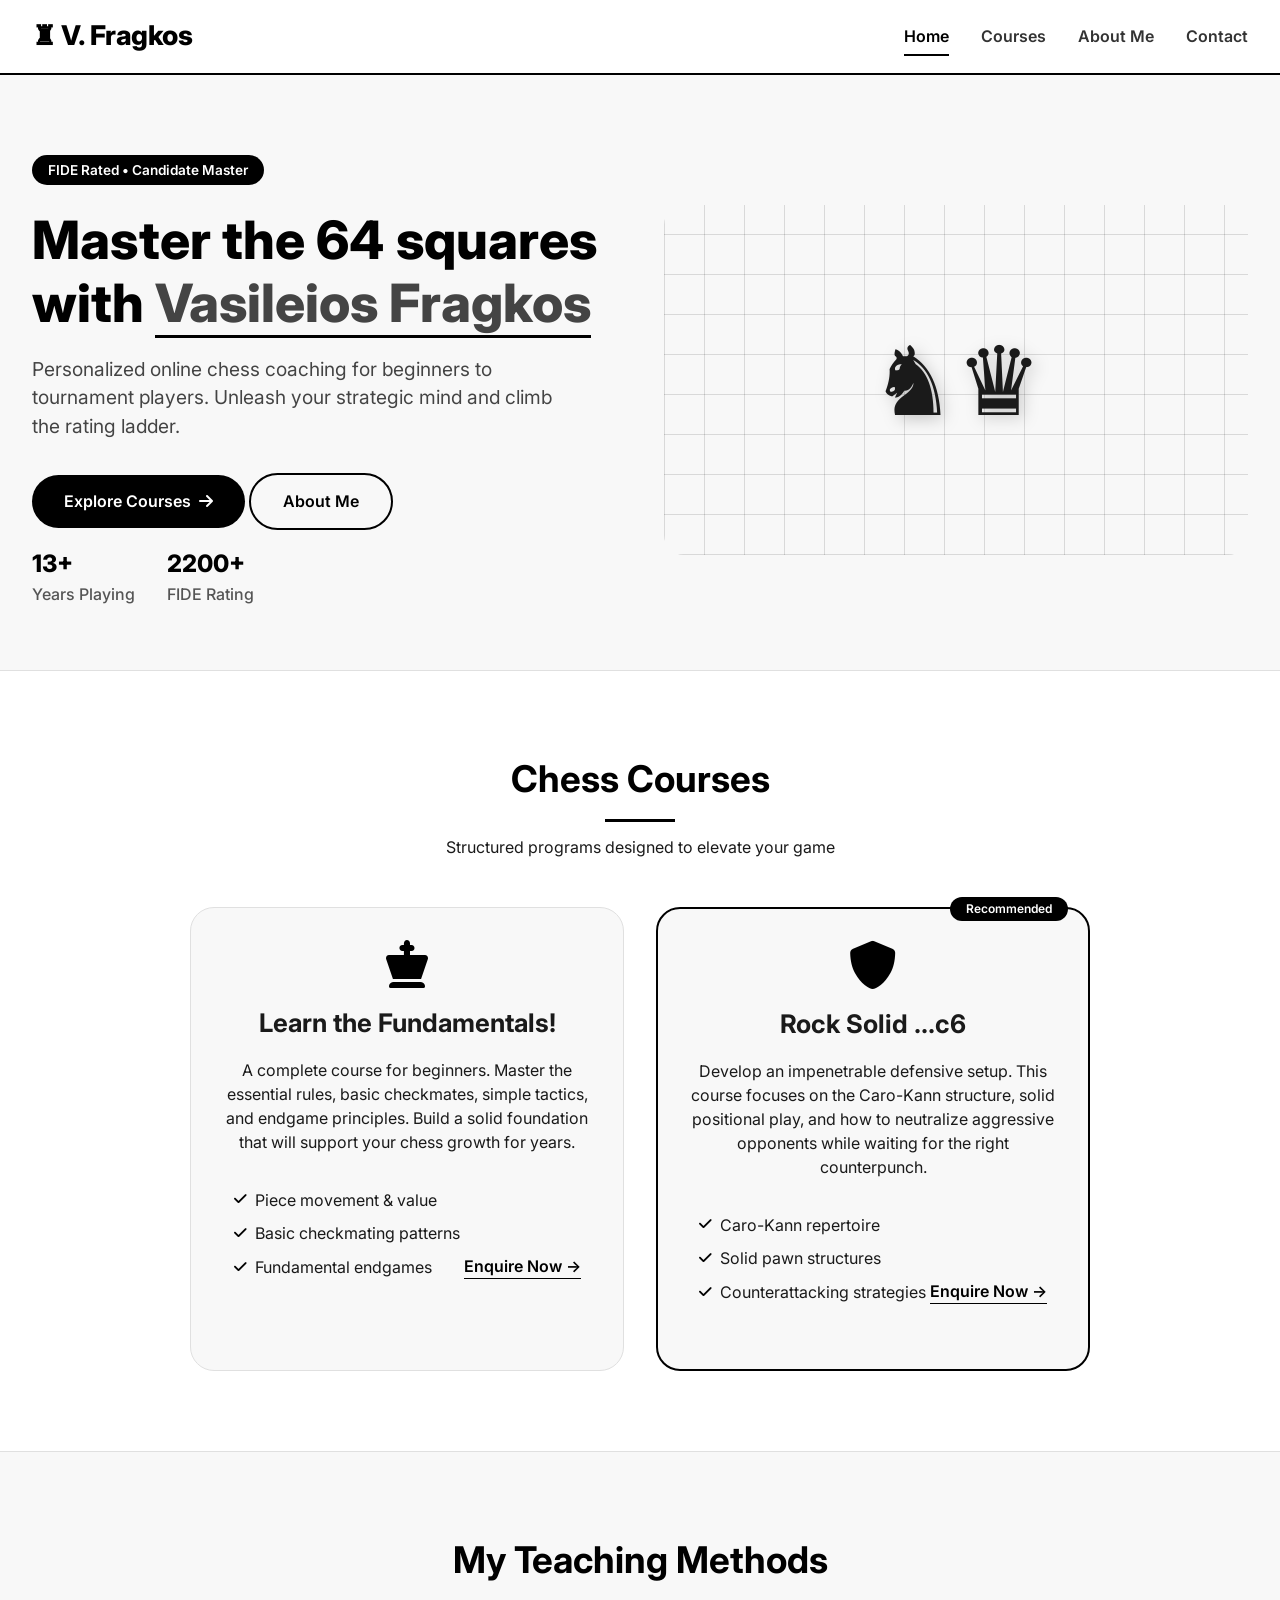
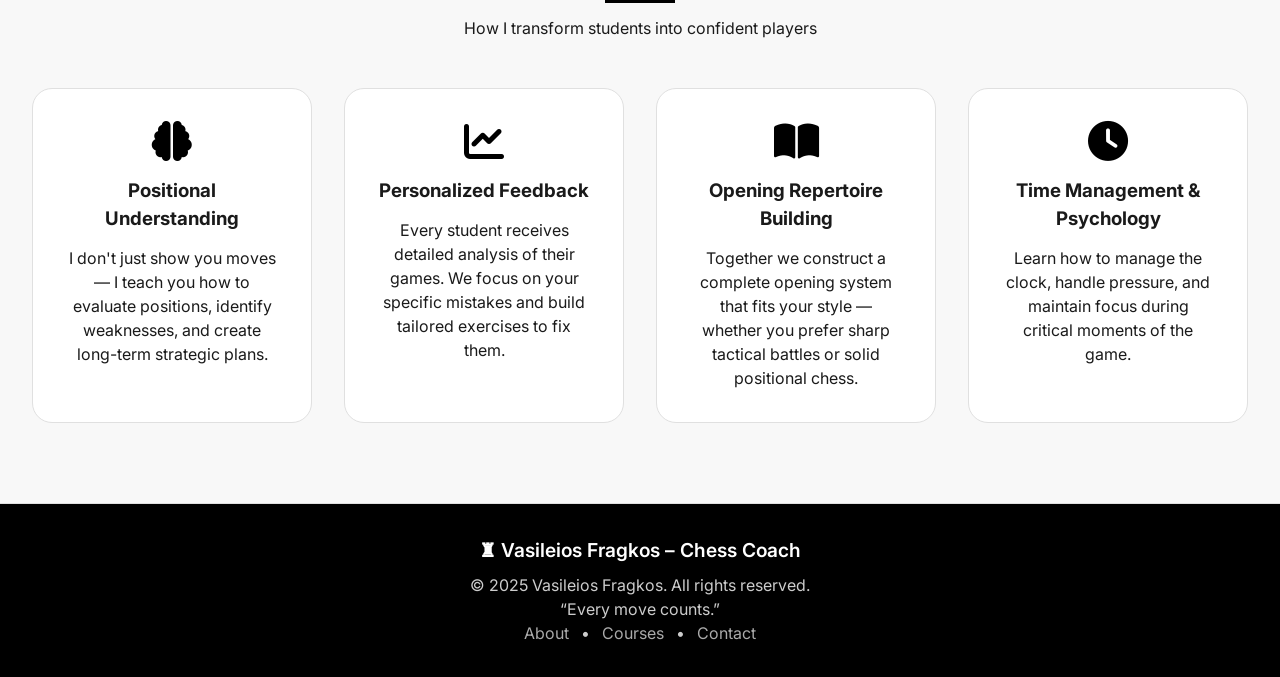
==== index.html @ 3791c5f8 "Update index.html" ====
<!-- index.html (Main Page) -->
<!DOCTYPE html>
<html lang="en">
<head>
    <meta charset="UTF-8">
    <meta name="viewport" content="width=device-width, initial-scale=1.0">
    <title>Vasileios Fragkos | Chess Coach</title>
    <link href="https://fonts.googleapis.com/css2?family=Inter:opsz,wght@14..32,300;400;600;700;800&display=swap" rel="stylesheet">
    <link rel="stylesheet" href="https://cdnjs.cloudflare.com/ajax/libs/font-awesome/6.0.0-beta3/css/all.min.css">
    <link rel="stylesheet" href="css/style.css">
</head>
<body>
    <nav class="navbar">
        <div class="container nav-container">
            <a href="index.html" class="logo">♜ V. Fragkos</a>
            <ul class="nav-links">
                <li><a href="index.html" class="active">Home</a></li>
                <li><a href="courses.html">Courses</a></li>
                <li><a href="aboutme.html">About Me</a></li>
                <li><a href="contact.html">Contact</a></li>
            </ul>
            <div class="hamburger">
                <span></span><span></span><span></span>
            </div>
        </div>
    </nav>

    <main>
        <!-- Hero Section -->
        <section class="hero">
            <div class="container hero-grid">
                <div class="hero-content">
                    <span class="hero-badge">FIDE Rated • Candidate Master</span>
                    <h1>Master the 64 squares with <span class="highlight">Vasileios Fragkos</span></h1>
                    <p>Personalized online chess coaching for beginners to tournament players. Unleash your strategic mind and climb the rating ladder.</p>
                    <div class="hero-buttons">
                        <a href="courses.html" class="btn-primary">Explore Courses <i class="fas fa-arrow-right"></i></a>
                        <a href="" class="btn-outline">About Me</a>
                    </div>
                    <div class="hero-stats">
                        <div><span>13+</span> Years Playing</div>
                        <div><span>2200+</span> FIDE Rating</div>
                    </div>
                </div>
                <div class="hero-visual">
                    <div class="chess-board-pattern"></div>
                    <div class="floating-piece">♞</div>
                    <div class="floating-piece">♛</div>
                </div>
            </div>
        </section>

        <!-- Chess Courses Section (Only 2 specific courses, no prices) -->
        <section class="courses-section">
            <div class="container">
                <div class="section-header">
                    <h2>Chess Courses</h2>
                    <div class="divider"></div>
                    <p>Structured programs designed to elevate your game</p>
                </div>
                <div class="courses-grid">
                    <!-- Course 1: Learn the Fundamentals -->
                    <div class="course-card">
                        <div class="course-icon"><i class="fas fa-chess-king"></i></div>
                        <h3>Learn the Fundamentals!</h3>
                        <p>A complete course for beginners. Master the essential rules, basic checkmates, simple tactics, and endgame principles. Build a solid foundation that will support your chess growth for years.</p>
                        <ul class="course-features">
                            <li><i class="fas fa-check"></i> Piece movement & value</li>
                            <li><i class="fas fa-check"></i> Basic checkmating patterns</li>
                            <li><i class="fas fa-check"></i> Fundamental endgames</li>
                        </ul>
                        <a href="contact.html" class="card-link">Enquire Now →</a>
                    </div>
                    <!-- Course 2: Rock Solid ...c6 -->
                    <div class="course-card featured">
                        <div class="featured-badge">Recommended</div>
                        <div class="course-icon"><i class="fas fa-shield-alt"></i></div>
                        <h3>Rock Solid ...c6</h3>
                        <p>Develop an impenetrable defensive setup. This course focuses on the Caro-Kann structure, solid positional play, and how to neutralize aggressive opponents while waiting for the right counterpunch.</p>
                        <ul class="course-features">
                            <li><i class="fas fa-check"></i> Caro-Kann repertoire</li>
                            <li><i class="fas fa-check"></i> Solid pawn structures</li>
                            <li><i class="fas fa-check"></i> Counterattacking strategies</li>
                        </ul>
                        <a href="contact.html" class="card-link">Enquire Now →</a>
                    </div>
                </div>
            </div>
        </section>

        <!-- My Teaching Methods Section (Replaces Testimonials) -->
        <section class="teaching-methods">
            <div class="container">
                <div class="section-header">
                    <h2>My Teaching Methods</h2>
                    <div class="divider"></div>
                    <p>How I transform students into confident players</p>
                </div>
                <div class="methods-grid">
                    <div class="method-card">
                        <i class="fas fa-brain"></i>
                        <h3>Positional Understanding</h3>
                        <p>I don't just show you moves — I teach you how to evaluate positions, identify weaknesses, and create long-term strategic plans.</p>
                    </div>
                    <div class="method-card">
                        <i class="fas fa-chart-line"></i>
                        <h3>Personalized Feedback</h3>
                        <p>Every student receives detailed analysis of their games. We focus on your specific mistakes and build tailored exercises to fix them.</p>
                    </div>
                    <div class="method-card">
                        <i class="fas fa-book-open"></i>
                        <h3>Opening Repertoire Building</h3>
                        <p>Together we construct a complete opening system that fits your style — whether you prefer sharp tactical battles or solid positional chess.</p>
                    </div>
                    <div class="method-card">
                        <i class="fas fa-clock"></i>
                        <h3>Time Management & Psychology</h3>
                        <p>Learn how to manage the clock, handle pressure, and maintain focus during critical moments of the game.</p>
                    </div>
                </div>
            </div>
        </section>
    </main>

    <footer>
        <div class="container">
            <div class="footer-content">
                <div class="footer-logo">♜ Vasileios Fragkos – Chess Coach</div>
                <p>© 2025 Vasileios Fragkos. All rights reserved. <br> “Every move counts.”</p>
                <div class="footer-links">
                    <a href="about.html">About</a> • 
                    <a href="courses.html">Courses</a> • 
                    <a href="contact.html">Contact</a>
                </div>
            </div>
        </div>
    </footer>

    <script src="js/main.js"></script>
</body>
</html>
---- css/style.css ----
/* css/style.css */
* {
    margin: 0;
    padding: 0;
    box-sizing: border-box;
}

body {
    font-family: 'Inter', sans-serif;
    background-color: #FFFFFF;
    color: #1a1a1a;
    line-height: 1.5;
    scroll-behavior: smooth;
}

.container {
    max-width: 1280px;
    margin: 0 auto;
    padding: 0 2rem;
}

/* Navigation - Black & White */
.navbar {
    position: sticky;
    top: 0;
    background: #FFFFFF;
    border-bottom: 2px solid #000000;
    z-index: 100;
    padding: 1rem 0;
}

.nav-container {
    display: flex;
    justify-content: space-between;
    align-items: center;
}

.logo {
    font-size: 1.7rem;
    font-weight: 800;
    color: #000000;
    letter-spacing: -0.5px;
    text-decoration: none;
}

.nav-links {
    display: flex;
    gap: 2rem;
    list-style: none;
    align-items: center;
}

.nav-links a {
    text-decoration: none;
    font-weight: 600;
    color: #333333;
    transition: 0.2s;
    padding: 0.5rem 0;
}

.nav-links a:hover, .nav-links a.active {
    color: #000000;
    border-bottom: 2px solid #000000;
}

.hamburger {
    display: none;
    flex-direction: column;
    gap: 5px;
    cursor: pointer;
}

.hamburger span {
    width: 28px;
    height: 2.5px;
    background: #000000;
}

/* Hero Section */
.hero {
    padding: 5rem 0 4rem;
    background: #F8F8F8;
    border-bottom: 1px solid #E0E0E0;
}

.hero-grid {
    display: grid;
    grid-template-columns: 1fr 1fr;
    gap: 3rem;
    align-items: center;
}

.hero-badge {
    background: #000000;
    color: #FFFFFF;
    padding: 0.3rem 1rem;
    border-radius: 50px;
    font-size: 0.85rem;
    font-weight: 600;
    display: inline-block;
    margin-bottom: 1.5rem;
}

.hero-content h1 {
    font-size: 3.3rem;
    line-height: 1.2;
    font-weight: 800;
    margin-bottom: 1.2rem;
    color: #000000;
}

.highlight {
    color: #444444;
    border-bottom: 3px solid #000000;
}

.hero-content p {
    font-size: 1.2rem;
    color: #444444;
    margin-bottom: 2rem;
    max-width: 90%;
}

.btn-primary {
    background: #000000;
    color: #FFFFFF;
    padding: 0.9rem 2rem;
    border-radius: 40px;
    text-decoration: none;
    font-weight: 600;
    transition: 0.2s;
    display: inline-flex;
    align-items: center;
    gap: 8px;
    border: none;
    cursor: pointer;
}

.btn-primary:hover {
    background: #333333;
    transform: translateY(-2px);
}

.btn-outline {
    background: transparent;
    border: 2px solid #000000;
    padding: 0.9rem 2rem;
    border-radius: 40px;
    text-decoration: none;
    font-weight: 600;
    color: #000000;
    transition: 0.2s;
    display: inline-flex;
    align-items: center;
    gap: 8px;
}

.btn-outline:hover {
    background: #000000;
    color: #FFFFFF;
}

.hero-stats {
    display: flex;
    gap: 2rem;
    margin-top: 1rem;
}

.hero-stats div {
    font-weight: 500;
    color: #555555;
}

.hero-stats span {
    font-weight: 800;
    font-size: 1.5rem;
    color: #000000;
    display: block;
}

.hero-visual {
    position: relative;
    height: 350px;
    background-image: repeating-linear-gradient(0deg, #00000020 0px, #00000020 1px, transparent 1px, transparent 40px),
                      repeating-linear-gradient(90deg, #00000020 0px, #00000020 1px, transparent 1px, transparent 40px);
    border-radius: 20px;
    display: flex;
    align-items: center;
    justify-content: center;
}

.floating-piece {
    font-size: 6rem;
    animation: float 4s infinite;
    filter: drop-shadow(4px 4px 8px rgba(0,0,0,0.2));
}

@keyframes float {
    0% { transform: translateY(0px); }
    50% { transform: translateY(-15px); }
    100% { transform: translateY(0px); }
}

/* Section Header */
.section-header {
    text-align: center;
    margin-bottom: 3rem;
}

.section-header h2 {
    font-size: 2.3rem;
    margin-bottom: 0.7rem;
    color: #000000;
}

.divider {
    width: 70px;
    height: 3px;
    background: #000000;
    margin: 0.8rem auto;
}

/* Courses Grid on Main Page */
.courses-section {
    padding: 5rem 0;
    background: #FFFFFF;
}

.courses-grid {
    display: grid;
    grid-template-columns: repeat(auto-fit, minmax(320px, 1fr));
    gap: 2rem;
    max-width: 900px;
    margin: 0 auto;
}

.course-card {
    background: #F8F8F8;
    border: 1px solid #E0E0E0;
    border-radius: 24px;
    padding: 2rem;
    transition: transform 0.2s;
    text-align: center;
}

.course-card.featured {
    border: 2px solid #000000;
    position: relative;
}

.featured-badge {
    position: absolute;
    top: -12px;
    right: 20px;
    background: #000000;
    color: white;
    padding: 0.2rem 1rem;
    border-radius: 30px;
    font-size: 0.75rem;
    font-weight: 600;
}

.course-icon i {
    font-size: 3rem;
    color: #000000;
    margin-bottom: 1rem;
}

.course-card h3 {
    font-size: 1.6rem;
    margin-bottom: 1rem;
}

.course-features {
    list-style: none;
    margin: 1.5rem 0;
    text-align: left;
    display: inline-block;
}

.course-features li {
    margin: 0.6rem 0;
    display: flex;
    align-items: center;
    gap: 8px;
}

.course-features i {
    color: #000000;
    font-size: 0.9rem;
}

.card-link {
    display: inline-block;
    text-decoration: none;
    font-weight: 600;
    color: #000000;
    border-bottom: 1px solid #000;
    margin-top: 1rem;
}

/* Teaching Methods (Replaces Testimonials) */
.teaching-methods {
    padding: 5rem 0;
    background: #F8F8F8;
    border-top: 1px solid #E0E0E0;
    border-bottom: 1px solid #E0E0E0;
}

.methods-grid {
    display: grid;
    grid-template-columns: repeat(auto-fit, minmax(250px, 1fr));
    gap: 2rem;
}

.method-card {
    background: #FFFFFF;
    padding: 2rem;
    border-radius: 20px;
    text-align: center;
    border: 1px solid #E0E0E0;
}

.method-card i {
    font-size: 2.5rem;
    color: #000000;
    margin-bottom: 1rem;
}

.method-card h3 {
    margin-bottom: 0.8rem;
}

/* Courses Detailed Page */
.courses-detailed {
    padding: 4rem 0;
}

.courses-full-grid {
    display: grid;
    grid-template-columns: repeat(auto-fit, minmax(350px, 1fr));
    gap: 2rem;
    margin-bottom: 2rem;
}

.course-full-card {
    background: #F8F8F8;
    border: 1px solid #E0E0E0;
    border-radius: 24px;
    padding: 2rem;
}

.course-full-card.featured {
    border: 2px solid #000000;
    position: relative;
}

.course-header {
    display: flex;
    align-items: center;
    gap: 1rem;
    margin-bottom: 1.5rem;
}

.course-header i {
    font-size: 2.5rem;
    color: #000000;
}

.course-full-card h3 {
    margin: 1.5rem 0 0.5rem;
}

.course-full-card ul {
    margin: 1rem 0 1.5rem;
    padding-left: 1.5rem;
}

.course-full-card li {
    margin: 0.5rem 0;
}

.course-note {
    text-align: center;
    background: #F8F8F8;
    padding: 1rem;
    border-radius: 50px;
    border: 1px solid #E0E0E0;
    margin-top: 2rem;
}

/* About Page */
.about-page {
    padding: 4rem 0;
}

.about-grid-full {
    display: grid;
    grid-template-columns: 1fr 2fr;
    gap: 3rem;
    align-items: start;
}

.portrait-placeholder {
    background: #F0F0F0;
    border: 2px solid #000000;
    border-radius: 24px;
    padding: 3rem;
    text-align: center;
}

.portrait-placeholder i {
    font-size: 5rem;
    color: #000;
    display: block;
    margin-bottom: 1rem;
}

.about-bio h2 {
    margin: 1.5rem 0 0.8rem;
    font-size: 1.5rem;
    color: #000;
}

.about-bio h2:first-of-type {
    margin-top: 0;
}

.achievements-list {
    list-style: none;
    margin: 1rem 0;
}

.achievements-list li {
    margin: 0.8rem 0;
    display: flex;
    align-items: center;
    gap: 12px;
}

.achievements-list i {
    width: 28px;
    color: #000000;
}

/* Contact Page */
.contact-page {
    padding: 4rem 0;
}

.contact-grid {
    display: grid;
    grid-template-columns: 1fr 1fr;
    gap: 3rem;
}

.contact-methods {
    margin: 2rem 0;
}

.contact-method {
    display: flex;
    align-items: center;
    gap: 1rem;
    margin-bottom: 1.5rem;
}

.contact-method i {
    font-size: 1.8rem;
    width: 50px;
    color: #000000;
}

.platform-links {
    display: flex;
    flex-direction: column;
    gap: 1rem;
    margin: 1.5rem 0;
}

.platform-btn {
    background: #F0F0F0;
    border: 1px solid #000000;
    padding: 0.8rem 1rem;
    text-decoration: none;
    color: #000000;
    font-weight: 600;
    text-align: center;
    border-radius: 50px;
    transition: 0.2s;
}

.platform-btn:hover {
    background: #000000;
    color: #FFFFFF;
}

.availability {
    margin-top: 2rem;
    padding: 1rem;
    background: #F8F8F8;
    border-radius: 16px;
}

.contact-form-detailed {
    background: #F8F8F8;
    padding: 2rem;
    border-radius: 24px;
    border: 1px solid #E0E0E0;
}

.form-group {
    margin-bottom: 1rem;
}

.form-group input, .form-group select, .form-group textarea {
    width: 100%;
    padding: 0.9rem;
    border: 1px solid #CCCCCC;
    border-radius: 12px;
    font-family: inherit;
    background: #FFFFFF;
}

.form-note {
    font-size: 0.8rem;
    color: #666;
    margin-top: 1rem;
    text-align: center;
}

/* Footer */
footer {
    background: #000000;
    color: #CCCCCC;
    text-align: center;
    padding: 2rem 0;
}

.footer-logo {
    font-size: 1.2rem;
    font-weight: 600;
    margin-bottom: 0.5rem;
    color: #FFFFFF;
}

.footer-links a {
    color: #AAAAAA;
    text-decoration: none;
    margin: 0 0.5rem;
}

.footer-links a:hover {
    color: #FFFFFF;
}

/* Responsive */
@media (max-width: 860px) {
    .hero-grid, .about-grid-full, .contact-grid {
        grid
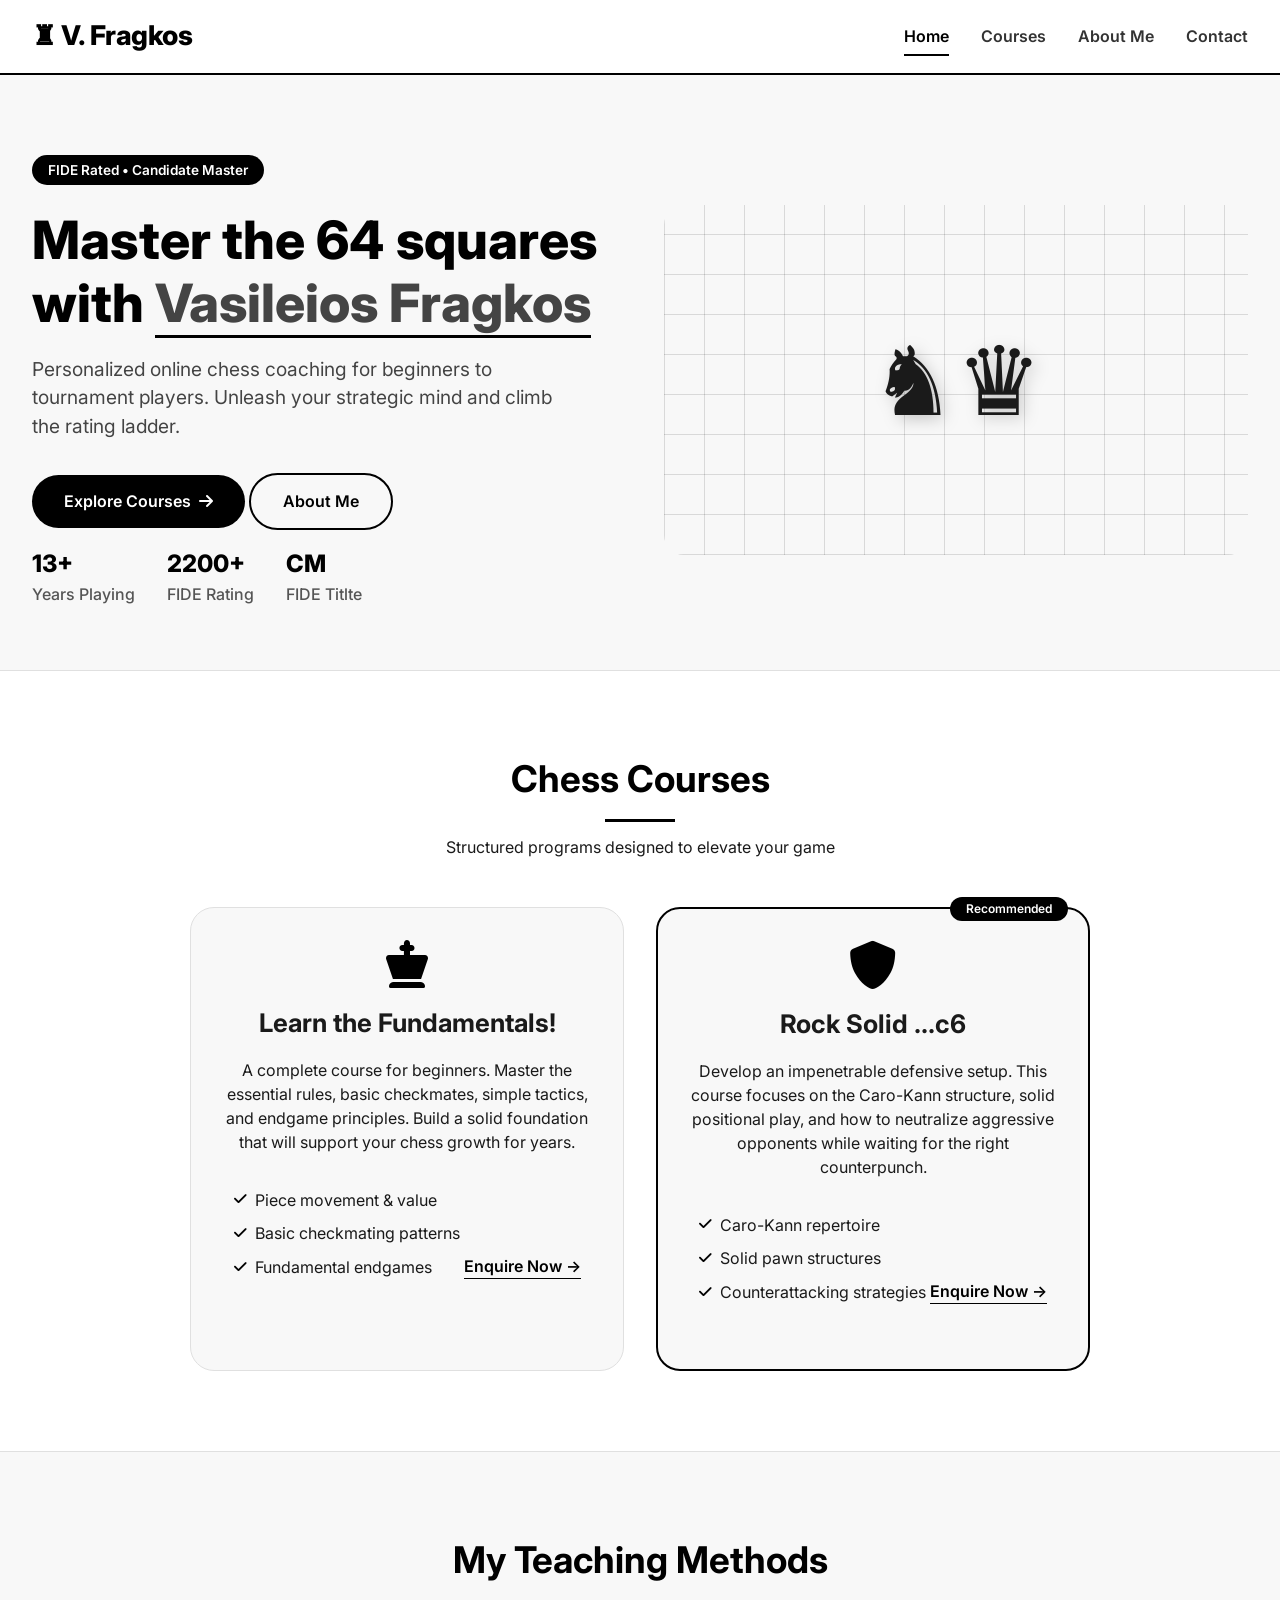
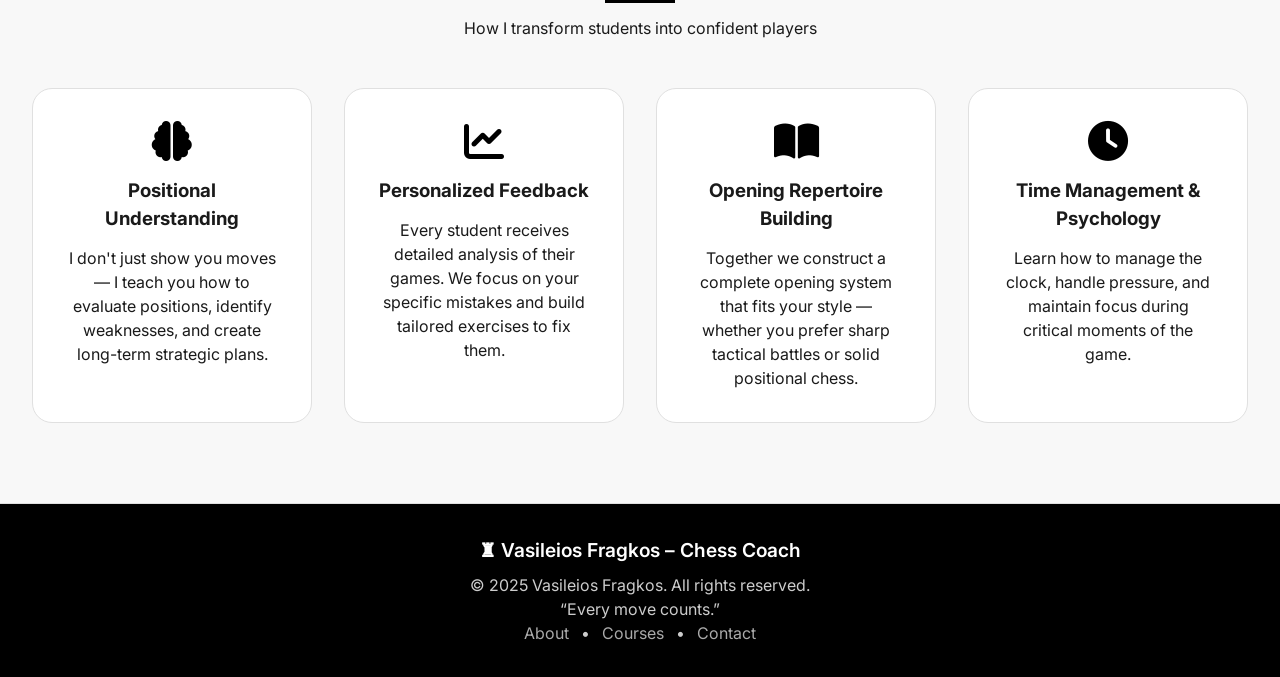
==== commit 57eb83d9: "Update index.html" ====
--- a/index.html
+++ b/index.html
@@ -35,11 +35,12 @@
                     <p>Personalized online chess coaching for beginners to tournament players. Unleash your strategic mind and climb the rating ladder.</p>
                     <div class="hero-buttons">
                         <a href="courses.html" class="btn-primary">Explore Courses <i class="fas fa-arrow-right"></i></a>
-                        <a href="" class="btn-outline">About Me</a>
+                        <a href="aboutme.html" class="btn-outline">About Me</a>
                     </div>
                     <div class="hero-stats">
                         <div><span>13+</span> Years Playing</div>
                         <div><span>2200+</span> FIDE Rating</div>
+                        <div><span>CM</span> FIDE Titlte</div>
                     </div>
                 </div>
                 <div class="hero-visual">
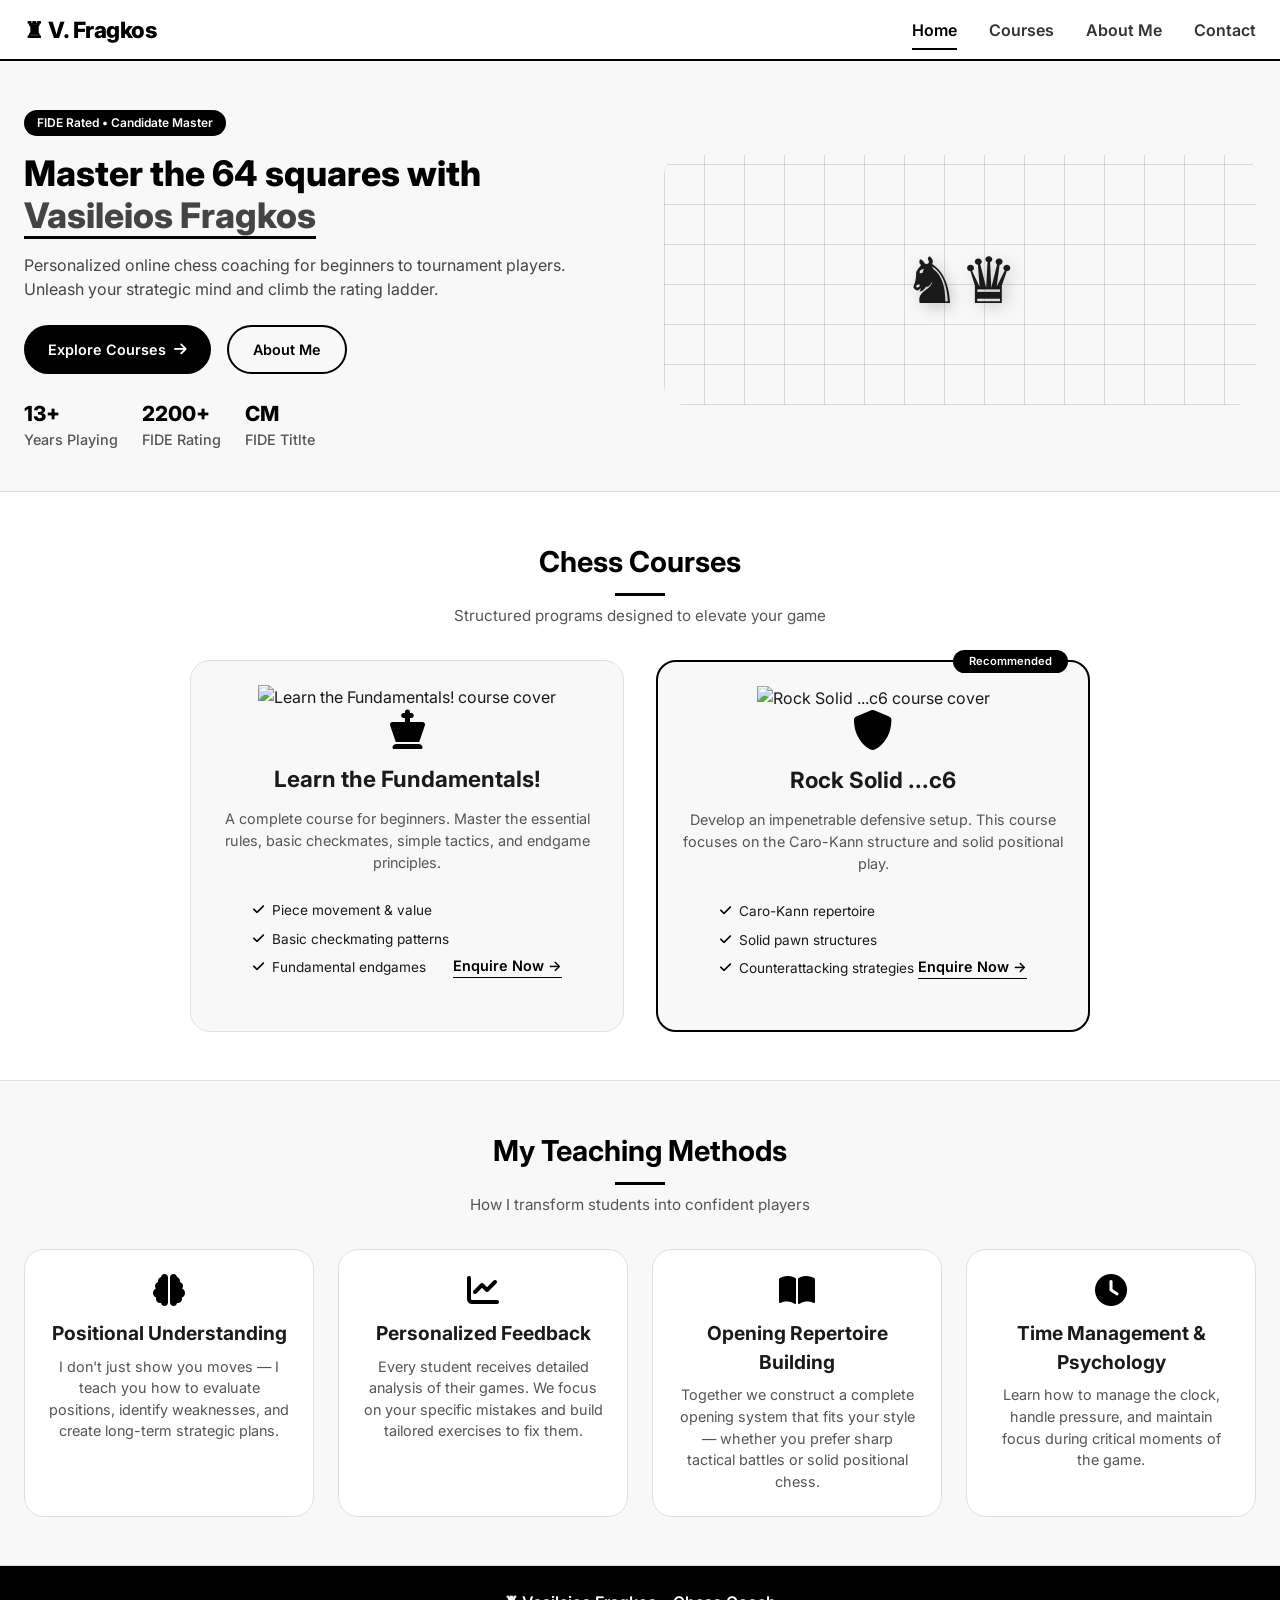
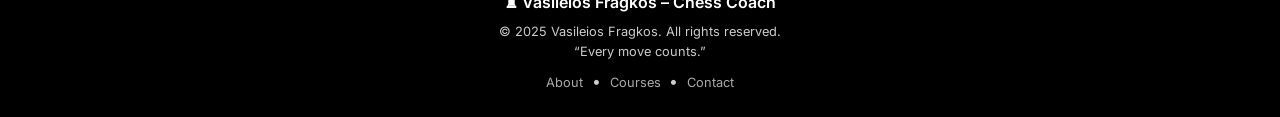
==== commit 59c2cef0: "Update index.html" ====
--- a/index.html
+++ b/index.html
@@ -52,42 +52,49 @@
         </section>
 
         <!-- Chess Courses Section (Only 2 specific courses, no prices) -->
-        <section class="courses-section">
-            <div class="container">
-                <div class="section-header">
-                    <h2>Chess Courses</h2>
-                    <div class="divider"></div>
-                    <p>Structured programs designed to elevate your game</p>
+       <!-- Courses Grid on Main Page -->
+<section class="courses-section">
+    <div class="container">
+        <div class="section-header">
+            <h2>Chess Courses</h2>
+            <div class="divider"></div>
+            <p>Structured programs designed to elevate your game</p>
+        </div>
+        <div class="courses-grid">
+            <!-- Course 1: Learn the Fundamentals -->
+            <div class="course-card">
+                <div class="course-image">
+                    <img src="assets/fundamentals-cover.jpg" alt="Learn the Fundamentals! course cover">
                 </div>
-                <div class="courses-grid">
-                    <!-- Course 1: Learn the Fundamentals -->
-                    <div class="course-card">
-                        <div class="course-icon"><i class="fas fa-chess-king"></i></div>
-                        <h3>Learn the Fundamentals!</h3>
-                        <p>A complete course for beginners. Master the essential rules, basic checkmates, simple tactics, and endgame principles. Build a solid foundation that will support your chess growth for years.</p>
-                        <ul class="course-features">
-                            <li><i class="fas fa-check"></i> Piece movement & value</li>
-                            <li><i class="fas fa-check"></i> Basic checkmating patterns</li>
-                            <li><i class="fas fa-check"></i> Fundamental endgames</li>
-                        </ul>
-                        <a href="contact.html" class="card-link">Enquire Now →</a>
-                    </div>
-                    <!-- Course 2: Rock Solid ...c6 -->
-                    <div class="course-card featured">
-                        <div class="featured-badge">Recommended</div>
-                        <div class="course-icon"><i class="fas fa-shield-alt"></i></div>
-                        <h3>Rock Solid ...c6</h3>
-                        <p>Develop an impenetrable defensive setup. This course focuses on the Caro-Kann structure, solid positional play, and how to neutralize aggressive opponents while waiting for the right counterpunch.</p>
-                        <ul class="course-features">
-                            <li><i class="fas fa-check"></i> Caro-Kann repertoire</li>
-                            <li><i class="fas fa-check"></i> Solid pawn structures</li>
-                            <li><i class="fas fa-check"></i> Counterattacking strategies</li>
-                        </ul>
-                        <a href="contact.html" class="card-link">Enquire Now →</a>
-                    </div>
+                <div class="course-icon"><i class="fas fa-chess-king"></i></div>
+                <h3>Learn the Fundamentals!</h3>
+                <p>A complete course for beginners. Master the essential rules, basic checkmates, simple tactics, and endgame principles.</p>
+                <ul class="course-features">
+                    <li><i class="fas fa-check"></i> Piece movement & value</li>
+                    <li><i class="fas fa-check"></i> Basic checkmating patterns</li>
+                    <li><i class="fas fa-check"></i> Fundamental endgames</li>
+                </ul>
+                <a href="contact.html" class="card-link">Enquire Now →</a>
+            </div>
+            <!-- Course 2: Rock Solid ...c6 -->
+            <div class="course-card featured">
+                <div class="featured-badge">Recommended</div>
+                <div class="course-image">
+                    <img src="assets/rocksolid-cover.jpg" alt="Rock Solid ...c6 course cover">
                 </div>
+                <div class="course-icon"><i class="fas fa-shield-alt"></i></div>
+                <h3>Rock Solid ...c6</h3>
+                <p>Develop an impenetrable defensive setup. This course focuses on the Caro-Kann structure and solid positional play.</p>
+                <ul class="course-features">
+                    <li><i class="fas fa-check"></i> Caro-Kann repertoire</li>
+                    <li><i class="fas fa-check"></i> Solid pawn structures</li>
+                    <li><i class="fas fa-check"></i> Counterattacking strategies</li>
+                </ul>
+                <a href="contact.html" class="card-link">Enquire Now →</a>
             </div>
-        </section>
+        </div>
+    </div>
+</section>
 
         <!-- My Teaching Methods Section (Replaces Testimonials) -->
         <section class="teaching-methods">
--- a/css/style.css
+++ b/css/style.css
@@ -1,4 +1,4 @@
-/* css/style.css */
+/* css/style.css - Fully Responsive with Mobile Optimizations */
 * {
     margin: 0;
     padding: 0;
@@ -16,7 +16,7 @@
 .container {
     max-width: 1280px;
     margin: 0 auto;
-    padding: 0 2rem;
+    padding: 0 1.5rem;
 }
 
 /* Navigation - Black & White */
@@ -26,7 +26,7 @@
     background: #FFFFFF;
     border-bottom: 2px solid #000000;
     z-index: 100;
-    padding: 1rem 0;
+    padding: 0.8rem 0;
 }
 
 .nav-container {
@@ -36,7 +36,7 @@
 }
 
 .logo {
-    font-size: 1.7rem;
+    font-size: 1.4rem;
     font-weight: 800;
     color: #000000;
     letter-spacing: -0.5px;
@@ -74,38 +74,39 @@
     width: 28px;
     height: 2.5px;
     background: #000000;
-}
-
-/* Hero Section */
+    transition: 0.3s;
+}
+
+/* Hero Section - Mobile Optimized */
 .hero {
-    padding: 5rem 0 4rem;
+    padding: 3rem 0 2.5rem;
     background: #F8F8F8;
     border-bottom: 1px solid #E0E0E0;
 }
 
 .hero-grid {
     display: grid;
-    grid-template-columns: 1fr 1fr;
-    gap: 3rem;
+    grid-template-columns: 1fr;
+    gap: 2rem;
     align-items: center;
 }
 
 .hero-badge {
     background: #000000;
     color: #FFFFFF;
-    padding: 0.3rem 1rem;
+    padding: 0.25rem 0.8rem;
     border-radius: 50px;
-    font-size: 0.85rem;
+    font-size: 0.75rem;
     font-weight: 600;
     display: inline-block;
-    margin-bottom: 1.5rem;
+    margin-bottom: 1rem;
 }
 
 .hero-content h1 {
-    font-size: 3.3rem;
+    font-size: 2.2rem;
     line-height: 1.2;
     font-weight: 800;
-    margin-bottom: 1.2rem;
+    margin-bottom: 1rem;
     color: #000000;
 }
 
@@ -115,16 +116,16 @@
 }
 
 .hero-content p {
-    font-size: 1.2rem;
+    font-size: 1rem;
     color: #444444;
-    margin-bottom: 2rem;
-    max-width: 90%;
+    margin-bottom: 1.5rem;
+    max-width: 100%;
 }
 
 .btn-primary {
     background: #000000;
     color: #FFFFFF;
-    padding: 0.9rem 2rem;
+    padding: 0.75rem 1.5rem;
     border-radius: 40px;
     text-decoration: none;
     font-weight: 600;
@@ -134,6 +135,7 @@
     gap: 8px;
     border: none;
     cursor: pointer;
+    font-size: 0.9rem;
 }
 
 .btn-primary:hover {
@@ -144,7 +146,7 @@
 .btn-outline {
     background: transparent;
     border: 2px solid #000000;
-    padding: 0.9rem 2rem;
+    padding: 0.75rem 1.5rem;
     border-radius: 40px;
     text-decoration: none;
     font-weight: 600;
@@ -153,6 +155,7 @@
     display: inline-flex;
     align-items: center;
     gap: 8px;
+    font-size: 0.9rem;
 }
 
 .btn-outline:hover {
@@ -160,27 +163,36 @@
     color: #FFFFFF;
 }
 
+.hero-buttons {
+    display: flex;
+    gap: 1rem;
+    flex-wrap: wrap;
+    margin-bottom: 1.5rem;
+}
+
 .hero-stats {
     display: flex;
-    gap: 2rem;
-    margin-top: 1rem;
+    gap: 1.5rem;
+    margin-top: 0.5rem;
+    flex-wrap: wrap;
 }
 
 .hero-stats div {
     font-weight: 500;
     color: #555555;
+    font-size: 0.9rem;
 }
 
 .hero-stats span {
     font-weight: 800;
-    font-size: 1.5rem;
+    font-size: 1.3rem;
     color: #000000;
     display: block;
 }
 
 .hero-visual {
     position: relative;
-    height: 350px;
+    height: 250px;
     background-image: repeating-linear-gradient(0deg, #00000020 0px, #00000020 1px, transparent 1px, transparent 40px),
                       repeating-linear-gradient(90deg, #00000020 0px, #00000020 1px, transparent 1px, transparent 40px);
     border-radius: 20px;
@@ -190,7 +202,7 @@
 }
 
 .floating-piece {
-    font-size: 6rem;
+    font-size: 4rem;
     animation: float 4s infinite;
     filter: drop-shadow(4px 4px 8px rgba(0,0,0,0.2));
 }
@@ -201,35 +213,72 @@
     100% { transform: translateY(0px); }
 }
 
-/* Section Header */
+/* Section Header - Centered */
 .section-header {
     text-align: center;
-    margin-bottom: 3rem;
+    margin-bottom: 2rem;
 }
 
 .section-header h2 {
-    font-size: 2.3rem;
-    margin-bottom: 0.7rem;
+    font-size: 1.8rem;
+    margin-bottom: 0.5rem;
     color: #000000;
 }
 
 .divider {
-    width: 70px;
+    width: 50px;
     height: 3px;
     background: #000000;
-    margin: 0.8rem auto;
-}
-
-/* Courses Grid on Main Page */
+    margin: 0.6rem auto;
+}
+
+.section-header p {
+    max-width: 600px;
+    margin-left: auto;
+    margin-right: auto;
+    color: #555555;
+    font-size: 0.95rem;
+    padding: 0 1rem;
+}
+
+/* Page Headers for Courses, About, Contact - Centered */
+.page-header {
+    background: #F8F8F8;
+    padding: 2.5rem 0 2rem;
+    text-align: center;
+    border-bottom: 1px solid #E0E0E0;
+}
+
+.page-header h1 {
+    font-size: 2rem;
+    color: #000000;
+    margin-bottom: 0.5rem;
+}
+
+.page-header .divider {
+    margin-left: auto;
+    margin-right: auto;
+}
+
+.page-header p {
+    max-width: 600px;
+    margin-left: auto;
+    margin-right: auto;
+    color: #555555;
+    font-size: 0.95rem;
+    padding: 0 1rem;
+}
+
+/* Courses Grid on Main Page - Mobile Optimized */
 .courses-section {
-    padding: 5rem 0;
+    padding: 3rem 0;
     background: #FFFFFF;
 }
 
 .courses-grid {
     display: grid;
-    grid-template-columns: repeat(auto-fit, minmax(320px, 1fr));
-    gap: 2rem;
+    grid-template-columns: 1fr;
+    gap: 1.5rem;
     max-width: 900px;
     margin: 0 auto;
 }
@@ -237,8 +286,8 @@
 .course-card {
     background: #F8F8F8;
     border: 1px solid #E0E0E0;
-    border-radius: 24px;
-    padding: 2rem;
+    border-radius: 20px;
+    padding: 1.5rem;
     transition: transform 0.2s;
     text-align: center;
 }
@@ -256,38 +305,44 @@
     color: white;
     padding: 0.2rem 1rem;
     border-radius: 30px;
-    font-size: 0.75rem;
+    font-size: 0.7rem;
     font-weight: 600;
 }
 
 .course-icon i {
-    font-size: 3rem;
-    color: #000000;
-    margin-bottom: 1rem;
+    font-size: 2.5rem;
+    color: #000000;
+    margin-bottom: 0.8rem;
 }
 
 .course-card h3 {
-    font-size: 1.6rem;
-    margin-bottom: 1rem;
+    font-size: 1.4rem;
+    margin-bottom: 0.8rem;
+}
+
+.course-card p {
+    font-size: 0.9rem;
+    color: #555;
 }
 
 .course-features {
     list-style: none;
-    margin: 1.5rem 0;
+    margin: 1.2rem 0;
     text-align: left;
     display: inline-block;
 }
 
 .course-features li {
-    margin: 0.6rem 0;
+    margin: 0.5rem 0;
     display: flex;
     align-items: center;
     gap: 8px;
+    font-size: 0.85rem;
 }
 
 .course-features i {
     color: #000000;
-    font-size: 0.9rem;
+    font-size: 0.8rem;
 }
 
 .card-link {
@@ -296,12 +351,13 @@
     font-weight: 600;
     color: #000000;
     border-bottom: 1px solid #000;
-    margin-top: 1rem;
-}
-
-/* Teaching Methods (Replaces Testimonials) */
+    margin-top: 0.8rem;
+    font-size: 0.9rem;
+}
+
+/* Teaching Methods - Mobile Optimized */
 .teaching-methods {
-    padding: 5rem 0;
+    padding: 3rem 0;
     background: #F8F8F8;
     border-top: 1px solid #E0E0E0;
     border-bottom: 1px solid #E0E0E0;
@@ -309,45 +365,51 @@
 
 .methods-grid {
     display: grid;
-    grid-template-columns: repeat(auto-fit, minmax(250px, 1fr));
-    gap: 2rem;
+    grid-template-columns: 1fr;
+    gap: 1.5rem;
 }
 
 .method-card {
     background: #FFFFFF;
-    padding: 2rem;
+    padding: 1.5rem;
     border-radius: 20px;
     text-align: center;
     border: 1px solid #E0E0E0;
 }
 
 .method-card i {
-    font-size: 2.5rem;
-    color: #000000;
-    margin-bottom: 1rem;
+    font-size: 2rem;
+    color: #000000;
+    margin-bottom: 0.8rem;
 }
 
 .method-card h3 {
-    margin-bottom: 0.8rem;
-}
-
-/* Courses Detailed Page */
+    margin-bottom: 0.5rem;
+    font-size: 1.2rem;
+}
+
+.method-card p {
+    font-size: 0.9rem;
+    color: #555;
+}
+
+/* Courses Detailed Page - Mobile Optimized */
 .courses-detailed {
-    padding: 4rem 0;
+    padding: 2.5rem 0;
 }
 
 .courses-full-grid {
     display: grid;
-    grid-template-columns: repeat(auto-fit, minmax(350px, 1fr));
-    gap: 2rem;
+    grid-template-columns: 1fr;
+    gap: 1.5rem;
     margin-bottom: 2rem;
 }
 
 .course-full-card {
     background: #F8F8F8;
     border: 1px solid #E0E0E0;
-    border-radius: 24px;
-    padding: 2rem;
+    border-radius: 20px;
+    padding: 1.5rem;
 }
 
 .course-full-card.featured {
@@ -358,67 +420,85 @@
 .course-header {
     display: flex;
     align-items: center;
-    gap: 1rem;
-    margin-bottom: 1.5rem;
+    gap: 0.8rem;
+    margin-bottom: 1rem;
+    flex-wrap: wrap;
 }
 
 .course-header i {
-    font-size: 2.5rem;
-    color: #000000;
+    font-size: 2rem;
+    color: #000000;
+}
+
+.course-header h2 {
+    font-size: 1.4rem;
+}
+
+.course-full-card p {
+    font-size: 0.9rem;
+    margin-bottom: 1rem;
 }
 
 .course-full-card h3 {
-    margin: 1.5rem 0 0.5rem;
+    margin: 1rem 0 0.5rem;
+    font-size: 1.1rem;
 }
 
 .course-full-card ul {
-    margin: 1rem 0 1.5rem;
-    padding-left: 1.5rem;
+    margin: 0.8rem 0 1.2rem;
+    padding-left: 1.2rem;
 }
 
 .course-full-card li {
-    margin: 0.5rem 0;
+    margin: 0.4rem 0;
+    font-size: 0.85rem;
 }
 
 .course-note {
     text-align: center;
     background: #F8F8F8;
-    padding: 1rem;
+    padding: 0.8rem;
     border-radius: 50px;
     border: 1px solid #E0E0E0;
-    margin-top: 2rem;
-}
-
-/* About Page */
+    margin-top: 1.5rem;
+    font-size: 0.85rem;
+}
+
+/* About Page - Mobile Optimized */
 .about-page {
-    padding: 4rem 0;
+    padding: 2.5rem 0;
 }
 
 .about-grid-full {
     display: grid;
-    grid-template-columns: 1fr 2fr;
-    gap: 3rem;
+    grid-template-columns: 1fr;
+    gap: 2rem;
     align-items: start;
 }
 
 .portrait-placeholder {
     background: #F0F0F0;
     border: 2px solid #000000;
-    border-radius: 24px;
-    padding: 3rem;
+    border-radius: 20px;
+    padding: 2rem;
     text-align: center;
 }
 
 .portrait-placeholder i {
-    font-size: 5rem;
+    font-size: 3.5rem;
     color: #000;
     display: block;
-    margin-bottom: 1rem;
+    margin-bottom: 0.8rem;
+}
+
+.portrait-placeholder span {
+    font-size: 1rem;
+    font-weight: 600;
 }
 
 .about-bio h2 {
-    margin: 1.5rem 0 0.8rem;
-    font-size: 1.5rem;
+    margin: 1.2rem 0 0.6rem;
+    font-size: 1.3rem;
     color: #000;
 }
 
@@ -426,68 +506,98 @@
     margin-top: 0;
 }
 
+.about-bio p {
+    font-size: 0.9rem;
+    margin-bottom: 0.8rem;
+    color: #444;
+}
+
 .achievements-list {
     list-style: none;
-    margin: 1rem 0;
+    margin: 0.8rem 0;
 }
 
 .achievements-list li {
-    margin: 0.8rem 0;
-    display: flex;
-    align-items: center;
-    gap: 12px;
+    margin: 0.6rem 0;
+    display: flex;
+    align-items: center;
+    gap: 10px;
+    font-size: 0.9rem;
 }
 
 .achievements-list i {
-    width: 28px;
-    color: #000000;
-}
-
-/* Contact Page */
+    width: 24px;
+    color: #000000;
+    font-size: 1rem;
+}
+
+/* Contact Page - Mobile Optimized */
 .contact-page {
-    padding: 4rem 0;
+    padding: 2.5rem 0;
 }
 
 .contact-grid {
     display: grid;
-    grid-template-columns: 1fr 1fr;
-    gap: 3rem;
+    grid-template-columns: 1fr;
+    gap: 2rem;
+}
+
+.contact-info-detailed h2 {
+    font-size: 1.4rem;
+    margin-bottom: 0.8rem;
+}
+
+.contact-info-detailed p {
+    font-size: 0.9rem;
+    color: #555;
 }
 
 .contact-methods {
-    margin: 2rem 0;
+    margin: 1.5rem 0;
 }
 
 .contact-method {
     display: flex;
     align-items: center;
     gap: 1rem;
-    margin-bottom: 1.5rem;
+    margin-bottom: 1.2rem;
 }
 
 .contact-method i {
-    font-size: 1.8rem;
-    width: 50px;
-    color: #000000;
+    font-size: 1.5rem;
+    width: 40px;
+    color: #000000;
+}
+
+.contact-method h3 {
+    font-size: 1rem;
+    margin-bottom: 0.2rem;
+}
+
+.contact-method a, .contact-method span {
+    font-size: 0.85rem;
+    color: #333;
+    text-decoration: none;
 }
 
 .platform-links {
     display: flex;
     flex-direction: column;
-    gap: 1rem;
-    margin: 1.5rem 0;
+    gap: 0.8rem;
+    margin: 1.2rem 0;
 }
 
 .platform-btn {
     background: #F0F0F0;
     border: 1px solid #000000;
-    padding: 0.8rem 1rem;
+    padding: 0.7rem 1rem;
     text-decoration: none;
     color: #000000;
     font-weight: 600;
     text-align: center;
     border-radius: 50px;
     transition: 0.2s;
+    font-size: 0.85rem;
 }
 
 .platform-btn:hover {
@@ -496,65 +606,229 @@
 }
 
 .availability {
-    margin-top: 2rem;
+    margin-top: 1.5rem;
     padding: 1rem;
     background: #F8F8F8;
     border-radius: 16px;
 }
 
+.availability h3 {
+    font-size: 1rem;
+    margin-bottom: 0.5rem;
+}
+
+.availability p {
+    font-size: 0.85rem;
+}
+
 .contact-form-detailed {
     background: #F8F8F8;
-    padding: 2rem;
-    border-radius: 24px;
+    padding: 1.5rem;
+    border-radius: 20px;
     border: 1px solid #E0E0E0;
 }
 
+.contact-form-detailed h2 {
+    font-size: 1.4rem;
+    margin-bottom: 1rem;
+}
+
 .form-group {
-    margin-bottom: 1rem;
+    margin-bottom: 0.8rem;
 }
 
 .form-group input, .form-group select, .form-group textarea {
     width: 100%;
-    padding: 0.9rem;
+    padding: 0.8rem;
     border: 1px solid #CCCCCC;
     border-radius: 12px;
     font-family: inherit;
     background: #FFFFFF;
+    font-size: 0.9rem;
 }
 
 .form-note {
-    font-size: 0.8rem;
+    font-size: 0.75rem;
     color: #666;
-    margin-top: 1rem;
+    margin-top: 0.8rem;
     text-align: center;
 }
 
-/* Footer */
+/* Footer - Mobile Optimized */
 footer {
     background: #000000;
     color: #CCCCCC;
     text-align: center;
-    padding: 2rem 0;
+    padding: 1.5rem 0;
 }
 
 .footer-logo {
-    font-size: 1.2rem;
+    font-size: 1rem;
     font-weight: 600;
     margin-bottom: 0.5rem;
     color: #FFFFFF;
 }
 
+footer p {
+    font-size: 0.8rem;
+    margin-bottom: 0.5rem;
+}
+
 .footer-links a {
     color: #AAAAAA;
     text-decoration: none;
-    margin: 0 0.5rem;
+    margin: 0 0.3rem;
+    font-size: 0.8rem;
 }
 
 .footer-links a:hover {
     color: #FFFFFF;
 }
 
-/* Responsive */
-@media (max-width: 860px) {
-    .hero-grid, .about-grid-full, .contact-grid {
-        grid
+/* ============================================ */
+/* MOBILE MENU - HAMBURGER ACTIVATION */
+/* ============================================ */
+@media (max-width: 768px) {
+    .container {
+        padding: 0 1.2rem;
+    }
+    
+    .nav-links {
+        position: fixed;
+        top: 60px;
+        left: -100%;
+        background: #FFFFFF;
+        width: 100%;
+        flex-direction: column;
+        padding: 1.5rem;
+        transition: 0.3s ease-in-out;
+        box-shadow: 0 10px 20px rgba(0,0,0,0.1);
+        border-bottom: 2px solid #000;
+        gap: 1.2rem;
+        z-index: 99;
+    }
+    
+    .nav-links.active {
+        left: 0;
+    }
+    
+    .hamburger {
+        display: flex;
+    }
+    
+    /* Hamburger animation when open */
+    .hamburger.active span:nth-child(1) {
+        transform: rotate(45deg) translate(5px, 5px);
+    }
+    
+    .hamburger.active span:nth-child(2) {
+        opacity: 0;
+    }
+    
+    .hamburger.active span:nth-child(3) {
+        transform: rotate(-45deg) translate(7px, -6px);
+    }
+}
+
+/* Extra small devices (phones under 480px) */
+@media (max-width: 480px) {
+    .container {
+        padding: 0 1rem;
+    }
+    
+    .hero-content h1 {
+        font-size: 1.8rem;
+    }
+    
+    .hero-buttons {
+        flex-direction: column;
+        width: 100%;
+    }
+    
+    .hero-buttons .btn-primary,
+    .hero-buttons .btn-outline {
+        text-align: center;
+        justify-content: center;
+        width: 100%;
+    }
+    
+    .section-header h2 {
+        font-size: 1.5rem;
+    }
+    
+    .page-header h1 {
+        font-size: 1.8rem;
+    }
+    
+    .course-card h3 {
+        font-size: 1.2rem;
+    }
+    
+    .hero-stats {
+        justify-content: space-between;
+    }
+    
+    .hero-stats div {
+        font-size: 0.8rem;
+    }
+    
+    .hero-stats span {
+        font-size: 1.1rem;
+    }
+}
+
+/* Tablets (portrait) */
+@media (min-width: 769px) and (max-width: 1024px) {
+    .courses-grid {
+        grid-template-columns: repeat(2, 1fr);
+        gap: 1.5rem;
+    }
+    
+    .methods-grid {
+        grid-template-columns: repeat(2, 1fr);
+    }
+    
+    .courses-full-grid {
+        grid-template-columns: repeat(2, 1fr);
+    }
+    
+    .about-grid-full {
+        grid-template-columns: 1fr 1.5fr;
+    }
+    
+    .contact-grid {
+        grid-template-columns: 1fr 1fr;
+    }
+}
+
+/* Desktop/Laptop */
+@media (min-width: 1025px) {
+    .courses-grid {
+        grid-template-columns: repeat(2, 1fr);
+        gap: 2rem;
+    }
+    
+    .methods-grid {
+        grid-template-columns: repeat(4, 1fr);
+    }
+    
+    .courses-full-grid {
+        grid-template-columns: repeat(2, 1fr);
+        gap: 2rem;
+    }
+    
+    .about-grid-full {
+        grid-template-columns: 1fr 2fr;
+        gap: 3rem;
+    }
+    
+    .contact-grid {
+        grid-template-columns: 1fr 1fr;
+        gap: 3rem;
+    }
+    
+    .hero-grid {
+        grid-template-columns: 1fr 1fr;
+        gap: 3rem;
+    }
+}
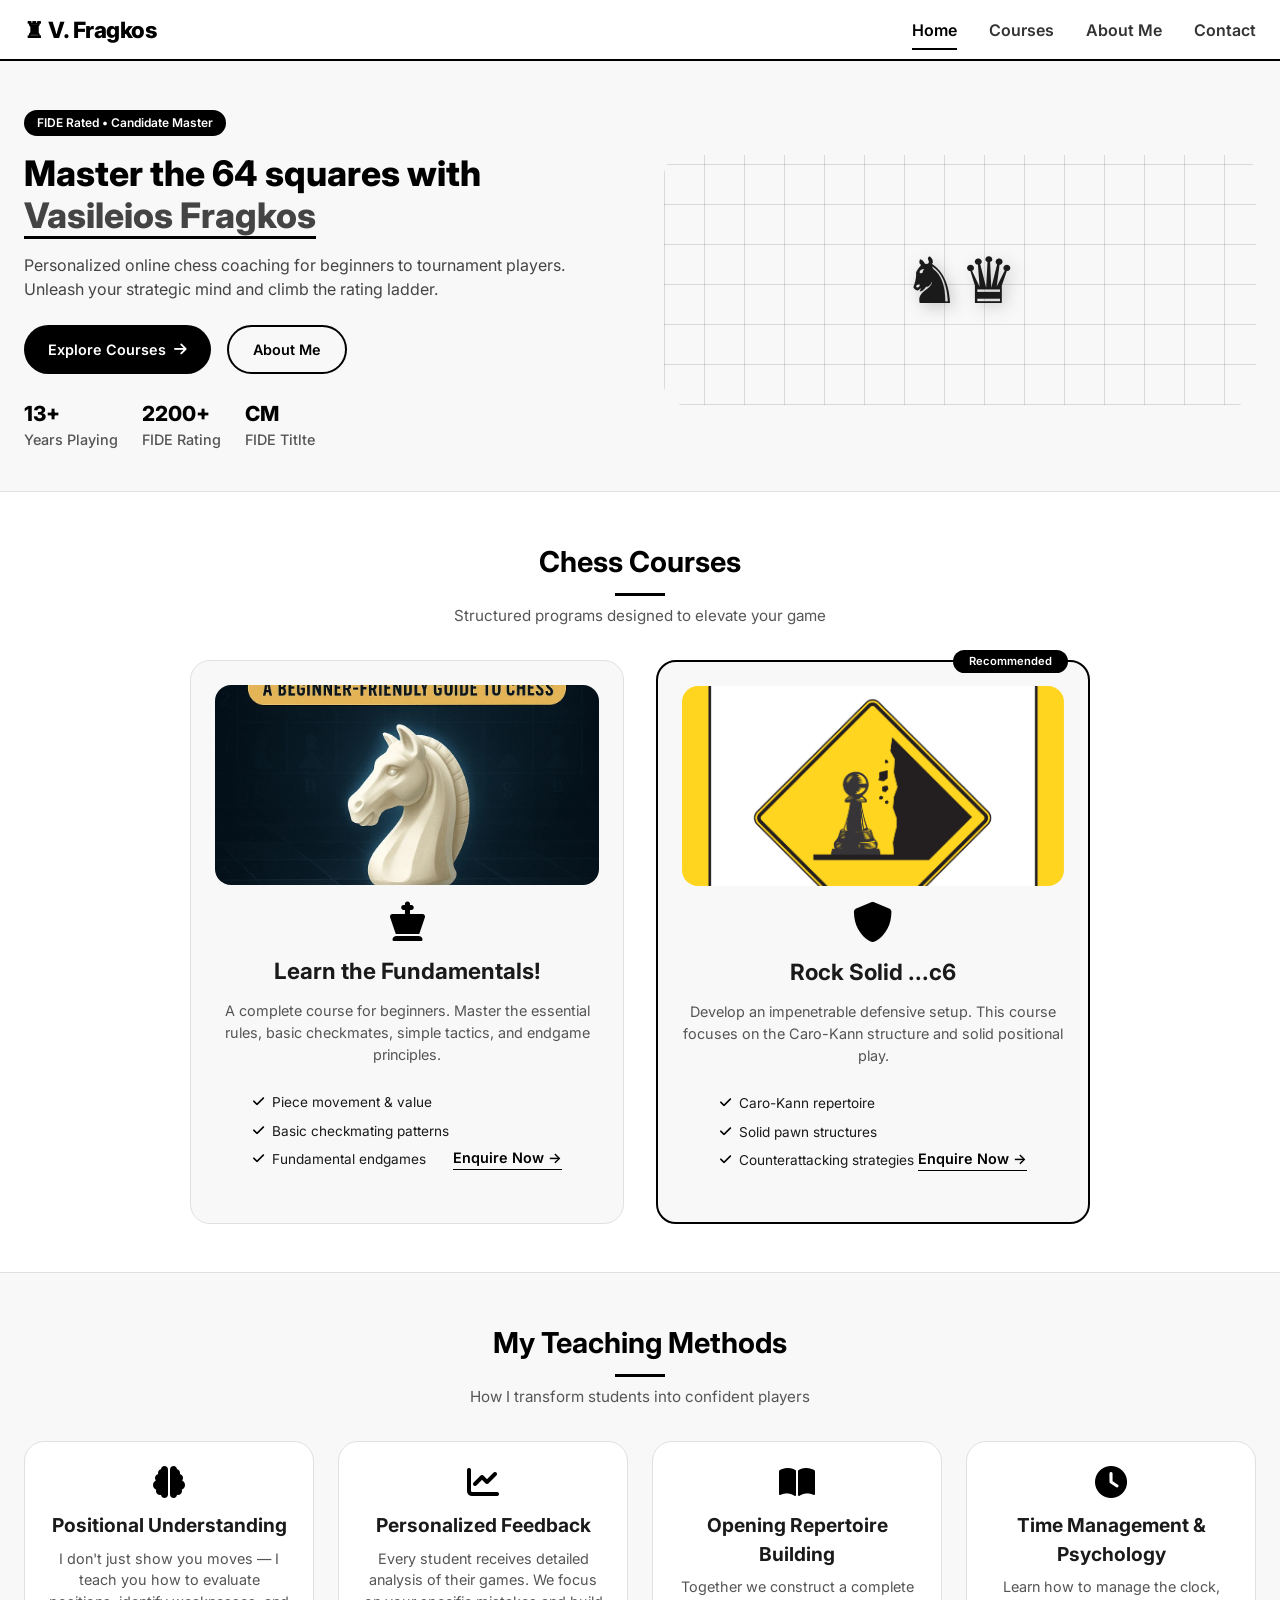
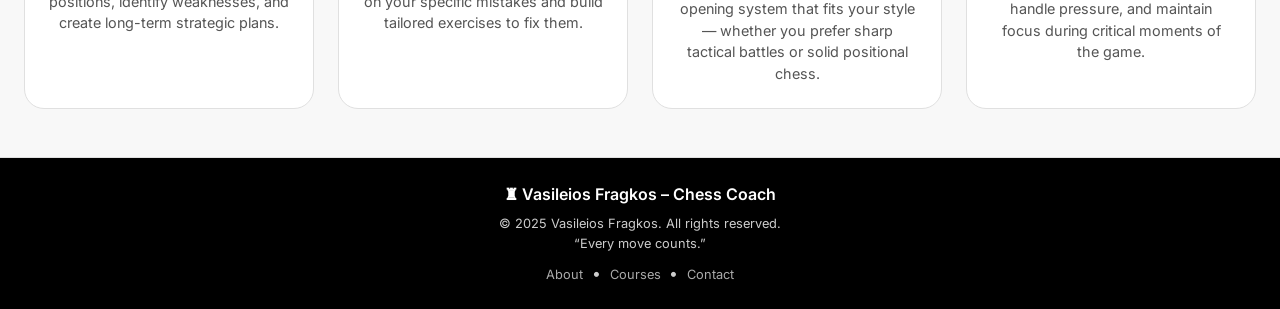
==== commit 15b8371a: "Update index.html" ====
--- a/index.html
+++ b/index.html
@@ -64,7 +64,7 @@
             <!-- Course 1: Learn the Fundamentals -->
             <div class="course-card">
                 <div class="course-image">
-                    <img src="assets/fundamentals-cover.jpg" alt="Learn the Fundamentals! course cover">
+                    <img src="assets/Learn the Fundamentals!.jpg" alt="Learn the Fundamentals! course cover">
                 </div>
                 <div class="course-icon"><i class="fas fa-chess-king"></i></div>
                 <h3>Learn the Fundamentals!</h3>
@@ -80,7 +80,7 @@
             <div class="course-card featured">
                 <div class="featured-badge">Recommended</div>
                 <div class="course-image">
-                    <img src="assets/rocksolid-cover.jpg" alt="Rock Solid ...c6 course cover">
+                    <img src="assets/Rock Solid 1...c6!.png" alt="Rock Solid ...c6 course cover">
                 </div>
                 <div class="course-icon"><i class="fas fa-shield-alt"></i></div>
                 <h3>Rock Solid ...c6</h3>
--- a/css/style.css
+++ b/css/style.css
@@ -832,3 +832,53 @@
         gap: 3rem;
     }
 }
+
+/* Course Images */
+.course-image {
+    width: 100%;
+    height: 200px;
+    overflow: hidden;
+    border-radius: 16px;
+    margin-bottom: 1rem;
+}
+
+.course-image img {
+    width: 100%;
+    height: 100%;
+    object-fit: cover;
+    transition: transform 0.3s ease;
+}
+
+.course-card:hover .course-image img {
+    transform: scale(1.05);
+}
+
+.course-image-large {
+    width: 100%;
+    height: 250px;
+    overflow: hidden;
+    border-radius: 16px;
+    margin-bottom: 1.5rem;
+}
+
+.course-image-large img {
+    width: 100%;
+    height: 100%;
+    object-fit: cover;
+    transition: transform 0.3s ease;
+}
+
+.course-full-card:hover .course-image-large img {
+    transform: scale(1.03);
+}
+
+/* Mobile optimization for course images */
+@media (max-width: 768px) {
+    .course-image {
+        height: 160px;
+    }
+    
+    .course-image-large {
+        height: 180px;
+    }
+}
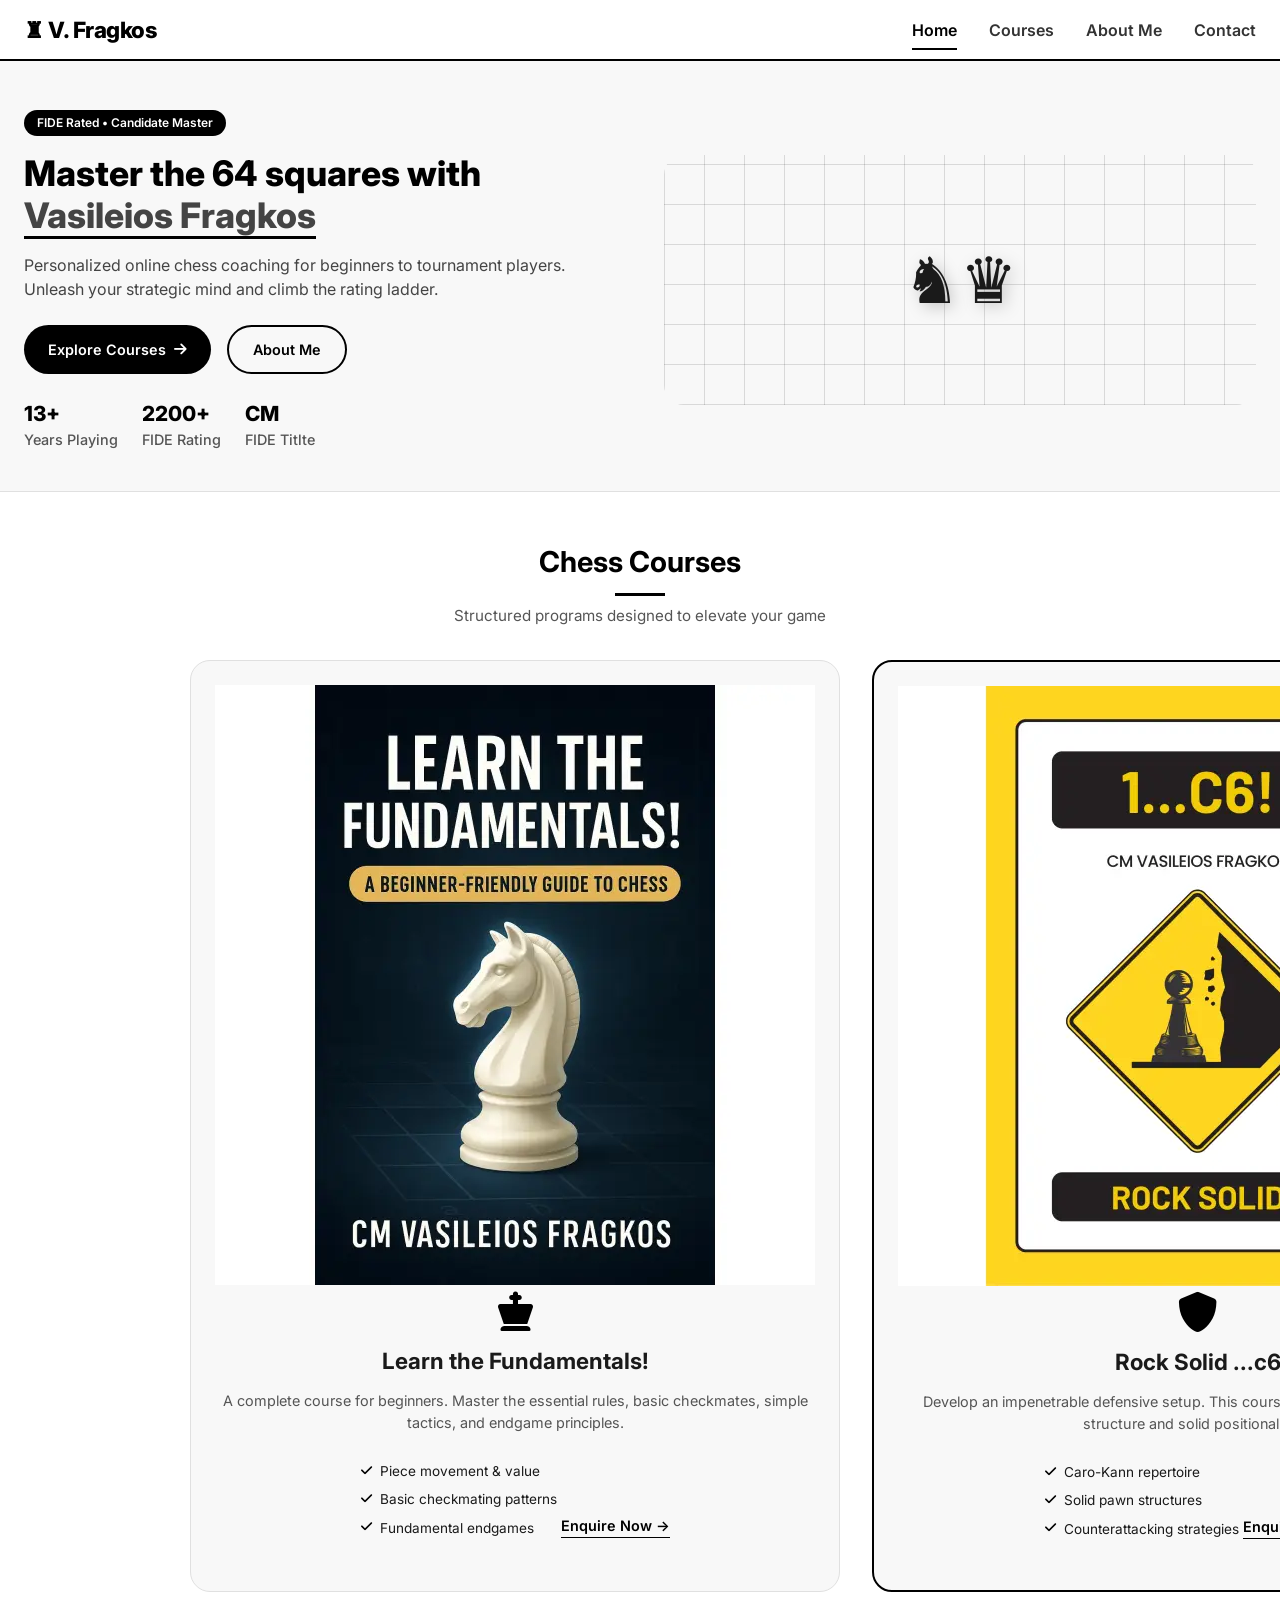
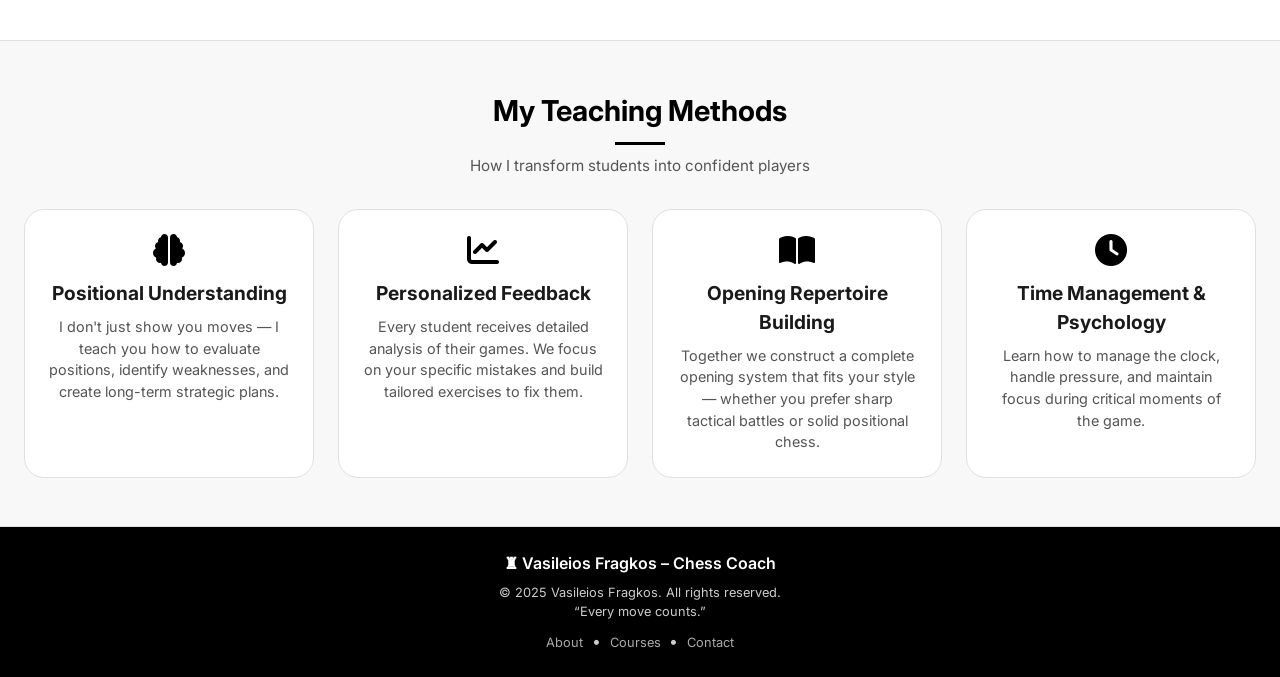
==== commit b6aa07ce: "Update index.html" ====
--- a/index.html
+++ b/index.html
@@ -64,7 +64,7 @@
             <!-- Course 1: Learn the Fundamentals -->
             <div class="course-card">
                 <div class="course-image">
-                    <img src="assets/Learn the Fundamentals!.jpg" alt="Learn the Fundamentals! course cover">
+                    <img src="assets/Learn the Fundamentals!.webp" alt="Learn the Fundamentals! course cover">
                 </div>
                 <div class="course-icon"><i class="fas fa-chess-king"></i></div>
                 <h3>Learn the Fundamentals!</h3>
@@ -80,7 +80,7 @@
             <div class="course-card featured">
                 <div class="featured-badge">Recommended</div>
                 <div class="course-image">
-                    <img src="assets/Rock Solid 1...c6!.png" alt="Rock Solid ...c6 course cover">
+                    <img src="assets/Rock Solid 1...c6!.webp" alt="Rock Solid ...c6 course cover">
                 </div>
                 <div class="course-icon"><i class="fas fa-shield-alt"></i></div>
                 <h3>Rock Solid ...c6</h3>
--- a/css/style.css
+++ b/css/style.css
@@ -832,53 +832,3 @@
         gap: 3rem;
     }
 }
-
-/* Course Images */
-.course-image {
-    width: 100%;
-    height: 200px;
-    overflow: hidden;
-    border-radius: 16px;
-    margin-bottom: 1rem;
-}
-
-.course-image img {
-    width: 100%;
-    height: 100%;
-    object-fit: cover;
-    transition: transform 0.3s ease;
-}
-
-.course-card:hover .course-image img {
-    transform: scale(1.05);
-}
-
-.course-image-large {
-    width: 100%;
-    height: 250px;
-    overflow: hidden;
-    border-radius: 16px;
-    margin-bottom: 1.5rem;
-}
-
-.course-image-large img {
-    width: 100%;
-    height: 100%;
-    object-fit: cover;
-    transition: transform 0.3s ease;
-}
-
-.course-full-card:hover .course-image-large img {
-    transform: scale(1.03);
-}
-
-/* Mobile optimization for course images */
-@media (max-width: 768px) {
-    .course-image {
-        height: 160px;
-    }
-    
-    .course-image-large {
-        height: 180px;
-    }
-}
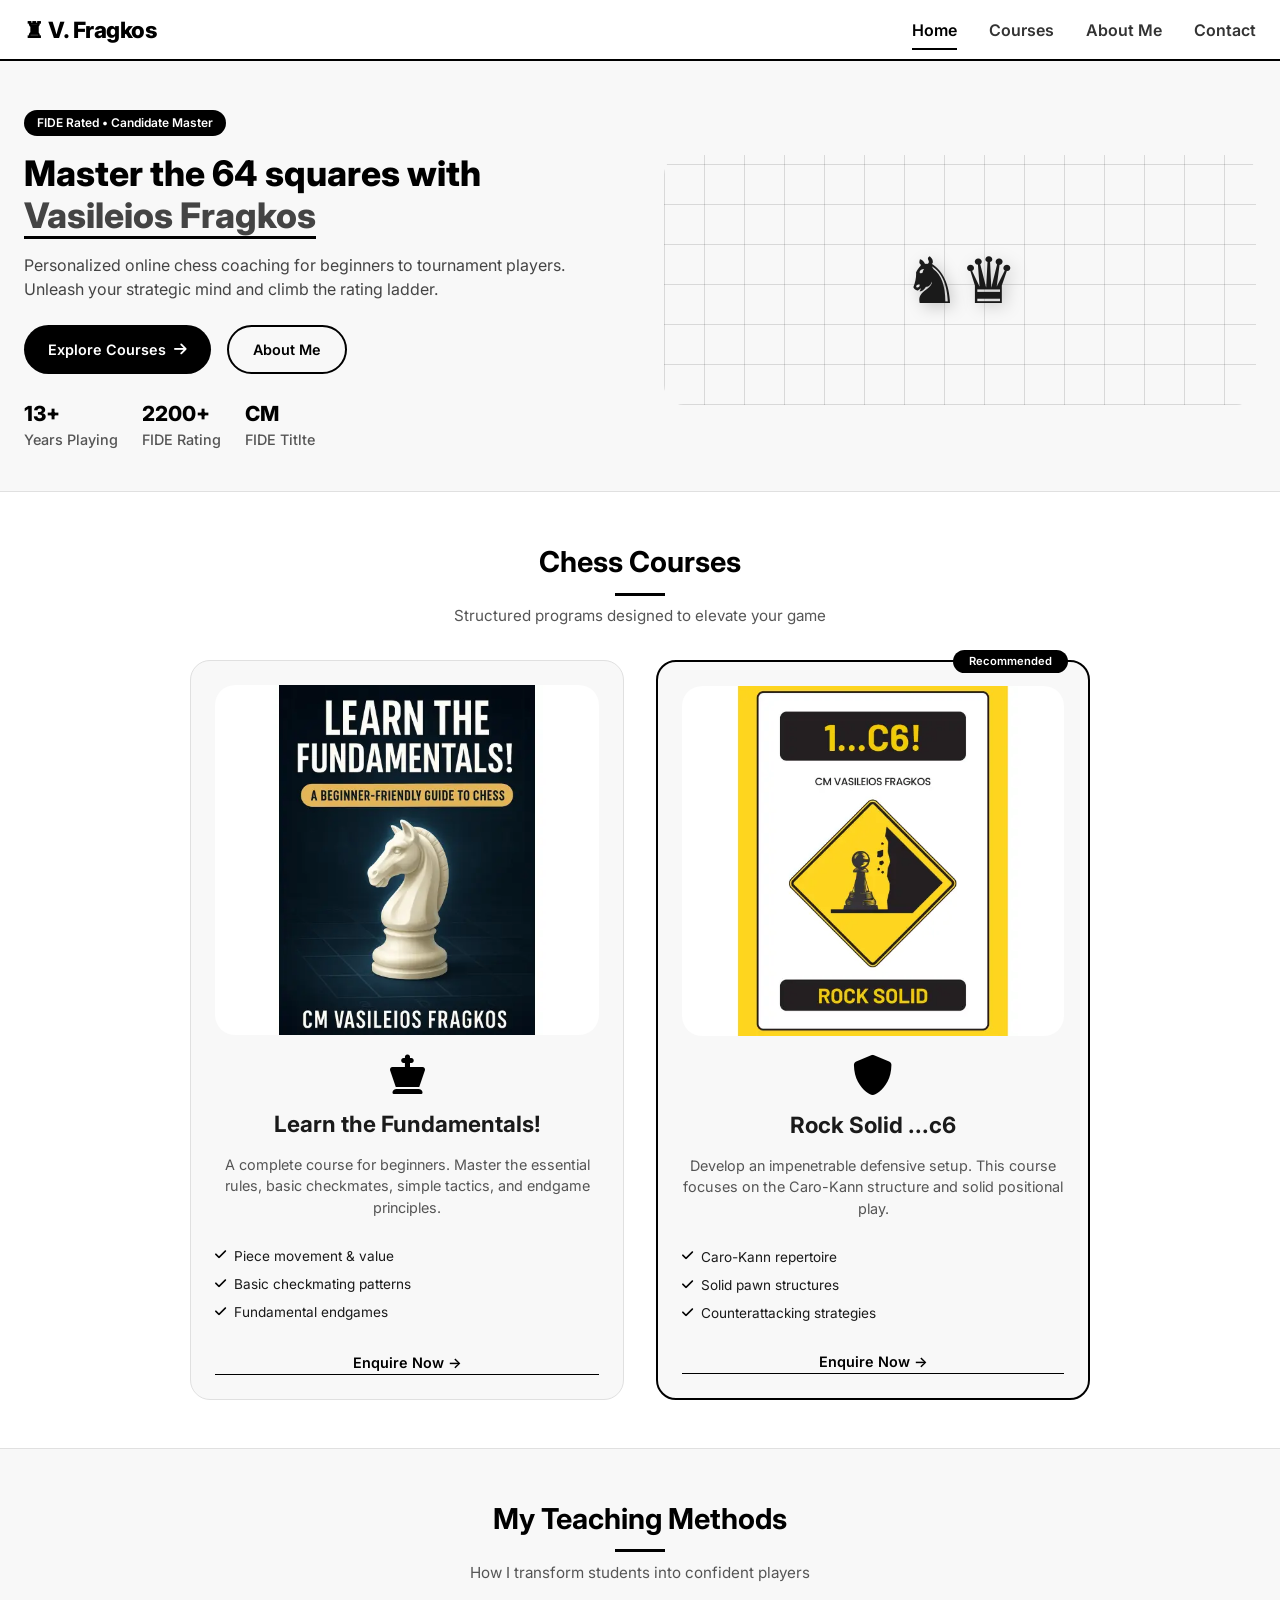
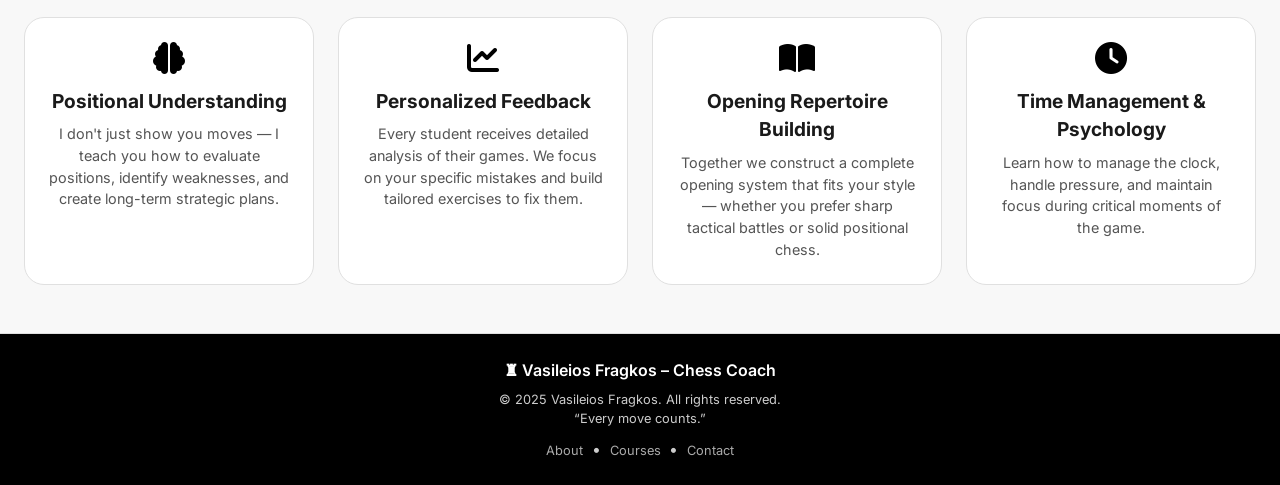
==== commit 9ae8b133: "Update index.html" ====
--- a/index.html
+++ b/index.html
@@ -64,7 +64,11 @@
             <!-- Course 1: Learn the Fundamentals -->
             <div class="course-card">
                 <div class="course-image">
-                    <img src="assets/Learn the Fundamentals!.webp" alt="Learn the Fundamentals! course cover">
+                    <img src="assets/Learn the Fundamentals!.webp" 
+                         alt="Learn the Fundamentals!"
+                         loading="lazy"
+                         width="600"
+                         height="600">
                 </div>
                 <div class="course-icon"><i class="fas fa-chess-king"></i></div>
                 <h3>Learn the Fundamentals!</h3>
--- a/css/style.css
+++ b/css/style.css
@@ -832,3 +832,124 @@
         gap: 3rem;
     }
 }
+
+/* ============================================ */
+/* COURSE IMAGES - OPTIMIZED FOR 600x600 PHOTOS */
+/* ============================================ */
+
+/* Course image containers - Main page */
+.course-image {
+    width: 100%;
+    height: auto;
+    aspect-ratio: 1 / 1; /* Makes square container for 600x600 photos */
+    overflow: hidden;
+    border-radius: 20px;
+    margin-bottom: 1.2rem;
+    background-color: #F0F0F0;
+}
+
+.course-image img {
+    width: 100%;
+    height: 100%;
+    object-fit: cover;
+    object-position: center;
+    display: block;
+    transition: transform 0.3s ease;
+}
+
+.course-card:hover .course-image img {
+    transform: scale(1.05);
+}
+
+/* Course image containers - Courses page (large) */
+.course-image-large {
+    width: 100%;
+    height: auto;
+    aspect-ratio: 1 / 1; /* Square for 600x600 photos */
+    overflow: hidden;
+    border-radius: 24px;
+    margin-bottom: 1.5rem;
+    background-color: #F0F0F0;
+}
+
+.course-image-large img {
+    width: 100%;
+    height: 100%;
+    object-fit: cover;
+    object-position: center;
+    display: block;
+    transition: transform 0.3s ease;
+}
+
+.course-full-card:hover .course-image-large img {
+    transform: scale(1.03);
+}
+
+/* ============================================ */
+/* RESPONSIVE IMAGE SIZES FOR ALL DEVICES */
+/* ============================================ */
+
+/* Desktop - images look great */
+@media (min-width: 1025px) {
+    .course-image {
+        max-height: 350px;
+    }
+    .course-image-large {
+        max-height: 450px;
+    }
+}
+
+/* Tablets */
+@media (max-width: 1024px) and (min-width: 769px) {
+    .course-image {
+        max-height: 280px;
+    }
+    .course-image-large {
+        max-height: 350px;
+    }
+}
+
+/* Mobile phones */
+@media (max-width: 768px) {
+    .course-image {
+        max-height: 250px;
+    }
+    .course-image-large {
+        max-height: 300px;
+    }
+}
+
+/* Small phones */
+@media (max-width: 480px) {
+    .course-image {
+        max-height: 200px;
+    }
+    .course-image-large {
+        max-height: 250px;
+    }
+}
+
+/* ============================================ */
+/* ENSURE COURSE CARDS ARE TALL ENOUGH FOR IMAGES */
+/* ============================================ */
+
+.course-card {
+    display: flex;
+    flex-direction: column;
+    height: 100%;
+}
+
+.course-card .card-link {
+    margin-top: auto;
+}
+
+.course-full-card {
+    display: flex;
+    flex-direction: column;
+    height: 100%;
+}
+
+.course-full-card .btn-primary {
+    margin-top: auto;
+    align-self: flex-start;
+}
